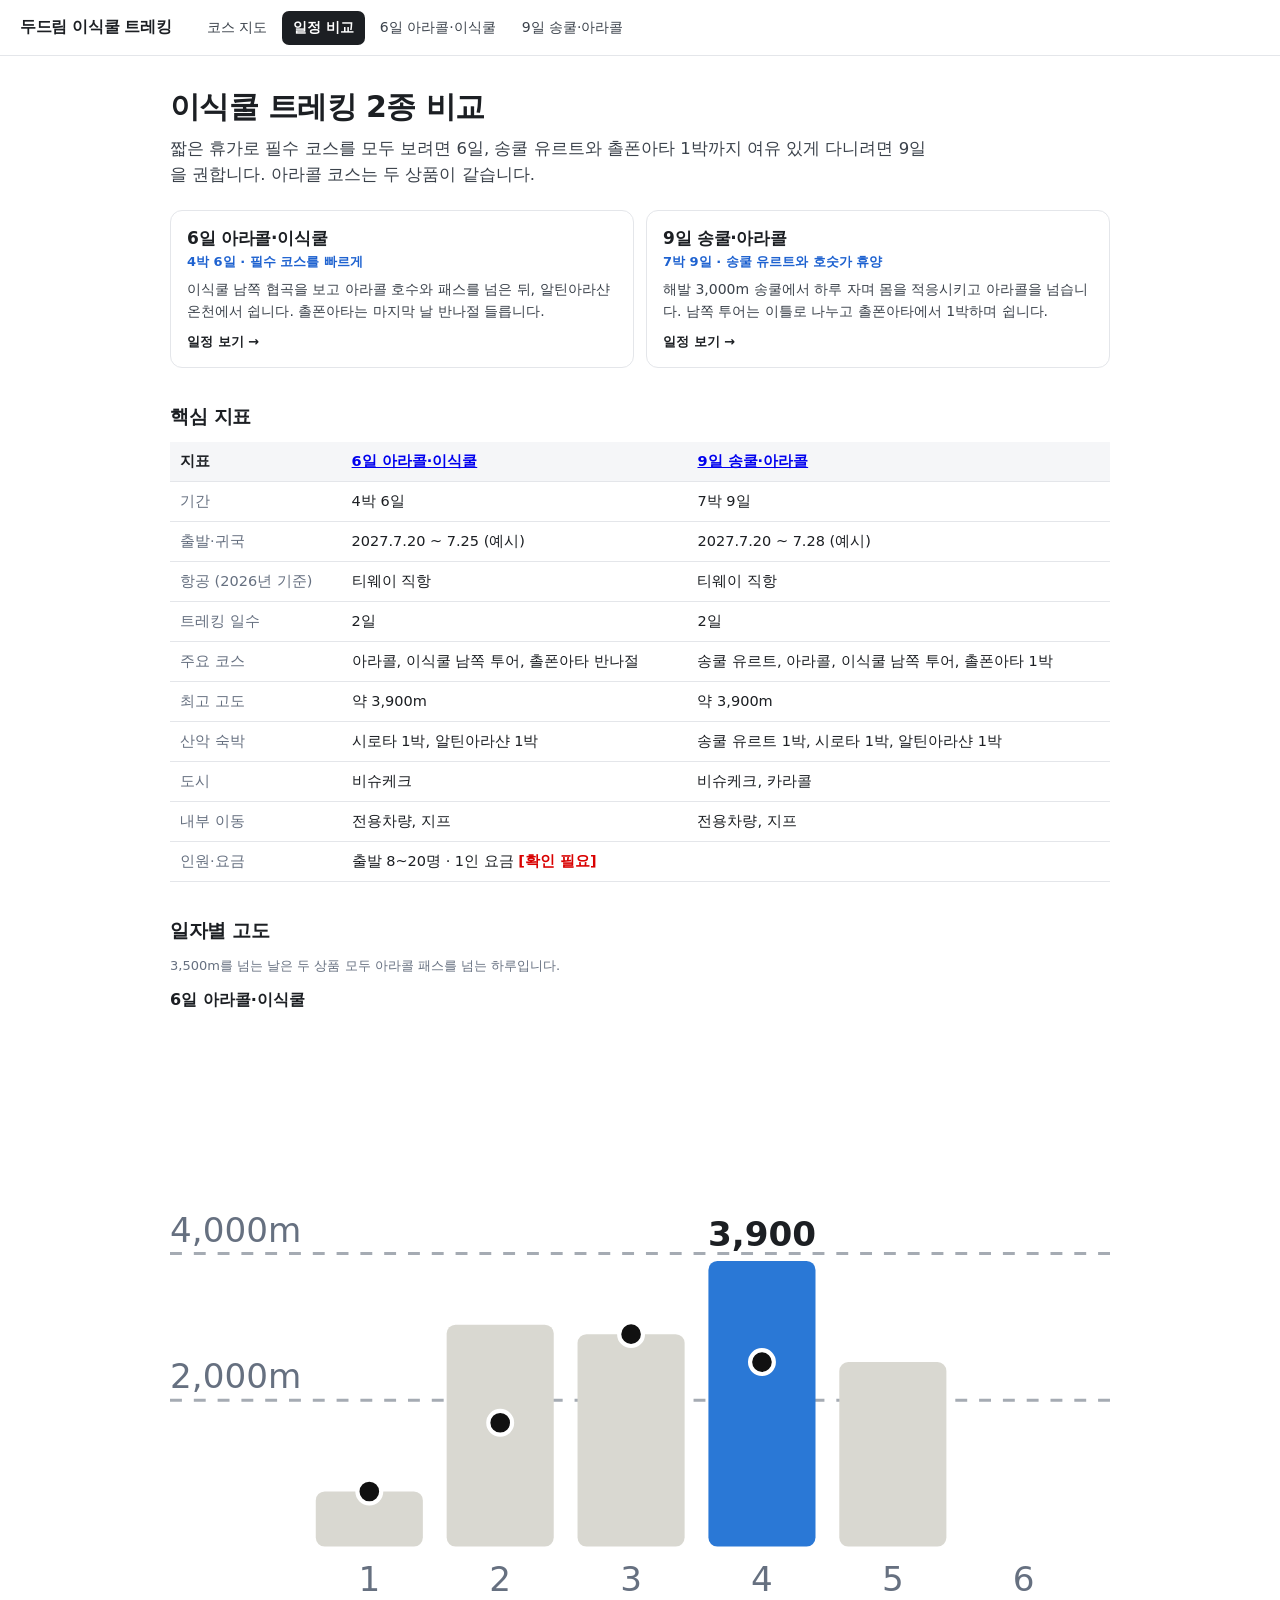
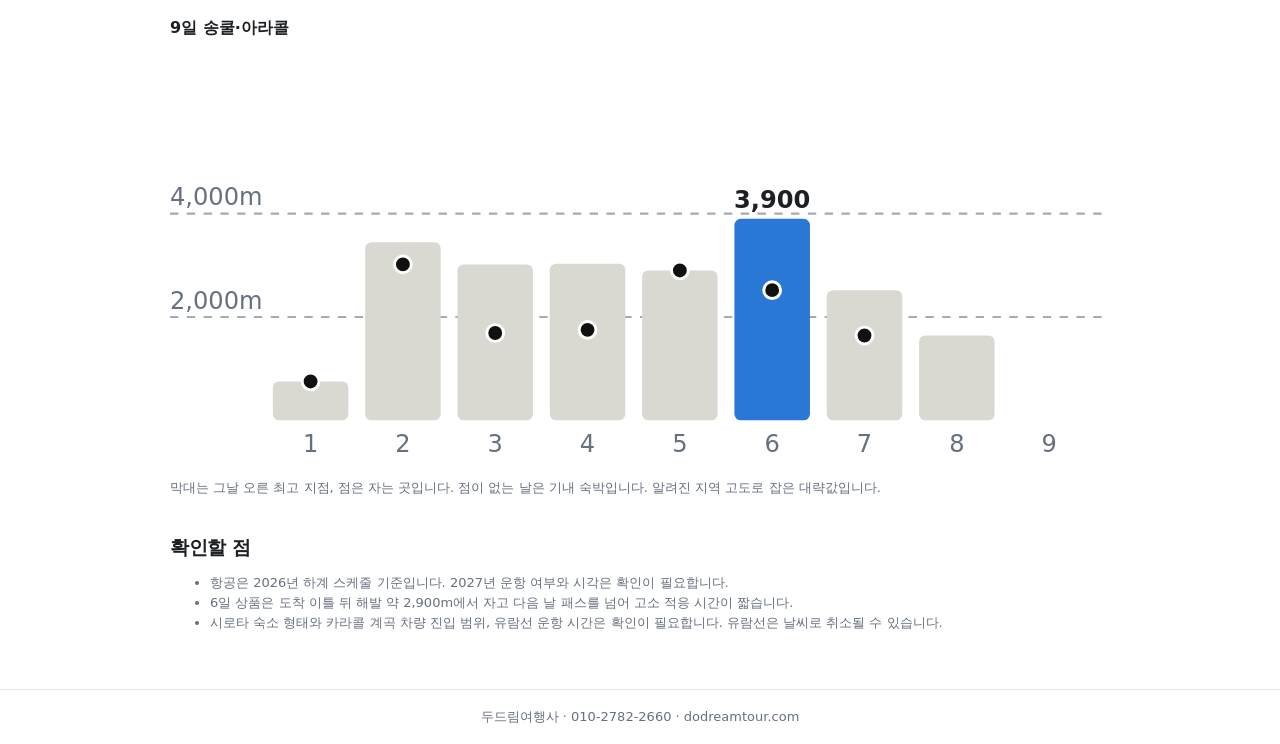
==== compare.html @ 0c839b3f "이식쿨 트레킹 코스 지도와 일정 페이지 추가 Co-Authored-By: Claude Opus 5.5 <noreply@anthropic.com>" ====
<!doctype html>
<html lang="ko"><head><meta charset="utf-8"><meta name="viewport" content="width=device-width, initial-scale=1">
<title>일정 비교 | 이식쿨 트레킹</title><link href="site.css?v=1" rel="stylesheet"></head>
<body><header class="hdr"><a class="logo" href="index.html">두드림 이식쿨 트레킹</a><nav aria-label="주 메뉴"><a href="index.html">코스 지도</a><a href="compare.html" aria-current="page">일정 비교</a><a href="trip-6.html">6일 아라콜·이식쿨</a><a href="trip-9.html">9일 송쿨·아라콜</a></nav></header>
<main class="wrap">
<h1>이식쿨 트레킹 2종 비교</h1>
<p class="lead">짧은 휴가로 필수 코스를 모두 보려면 6일, 송쿨 유르트와 촐폰아타 1박까지 여유 있게 다니려면 9일을 권합니다. 아라콜 코스는 두 상품이 같습니다.</p>
<div class="cards"><a class="card" href="trip-6.html"><b>6일 아라콜·이식쿨</b><div class="d">4박 6일 · 필수 코스를 빠르게</div><p>이식쿨 남쪽 협곡을 보고 아라콜 호수와 패스를 넘은 뒤, 알틴아라샨 온천에서 쉽니다. 촐폰아타는 마지막 날 반나절 들릅니다.</p><span class="go">일정 보기 →</span></a><a class="card" href="trip-9.html"><b>9일 송쿨·아라콜</b><div class="d">7박 9일 · 송쿨 유르트와 호숫가 휴양</div><p>해발 3,000m 송쿨에서 하루 자며 몸을 적응시키고 아라콜을 넘습니다. 남쪽 투어는 이틀로 나누고 촐폰아타에서 1박하며 쉽니다.</p><span class="go">일정 보기 →</span></a></div>
<h2>핵심 지표</h2>
<div class="scroll"><table class="cmp"><tr><th>지표</th><th><a href="trip-6.html">6일 아라콜·이식쿨</a></th><th><a href="trip-9.html">9일 송쿨·아라콜</a></th></tr><tr><td>기간</td><td>4박 6일</td><td>7박 9일</td></tr><tr><td>출발·귀국</td><td>2027.7.20 ~ 7.25 (예시)</td><td>2027.7.20 ~ 7.28 (예시)</td></tr><tr><td>항공 (2026년 기준)</td><td>티웨이 직항</td><td>티웨이 직항</td></tr><tr><td>트레킹 일수</td><td>2일</td><td>2일</td></tr><tr><td>주요 코스</td><td>아라콜, 이식쿨 남쪽 투어, 촐폰아타 반나절</td><td>송쿨 유르트, 아라콜, 이식쿨 남쪽 투어, 촐폰아타 1박</td></tr><tr><td>최고 고도</td><td>약 3,900m</td><td>약 3,900m</td></tr><tr><td>산악 숙박</td><td>시로타 1박, 알틴아라샨 1박</td><td>송쿨 유르트 1박, 시로타 1박, 알틴아라샨 1박</td></tr><tr><td>도시</td><td>비슈케크</td><td>비슈케크, 카라콜</td></tr><tr><td>내부 이동</td><td>전용차량, 지프</td><td>전용차량, 지프</td></tr>
<tr><td>인원·요금</td><td colspan="2">출발 8~20명 · 1인 요금 <span class="chk">[확인 필요]</span></td></tr></table></div>
<h2>일자별 고도</h2>
<p class="cap" style="margin:0 0 14px">3,500m를 넘는 날은 두 상품 모두 아라콜 패스를 넘는 하루입니다.</p>
<p class="fig">6일 아라콜·이식쿨</p><div class="scroll"><svg class="alt" viewBox="0 0 316 200" style="min-width:316px" role="img" aria-label="6일 아라콜·이식쿨 일자별 고도"><line x1="0" x2="316" y1="126.8" y2="126.8" stroke="#a5abb3" stroke-dasharray="4 4"/><text x="0" y="122.8">2,000m</text><line x1="0" x2="316" y1="77.5" y2="77.5" stroke="#a5abb3" stroke-dasharray="4 4"/><text x="0" y="73.5">4,000m</text><rect x="49" y="157.5" width="36" height="18.5" rx="3" fill="#d9d8d1"><title>1일차 750m</title></rect><circle cx="67.0" cy="157.5" r="4" fill="#111" stroke="#fff" stroke-width="1.4"><title>자는 곳 750m</title></circle><text x="67.0" y="191" text-anchor="middle">1</text><rect x="93" y="101.4" width="36" height="74.6" rx="3" fill="#d9d8d1"><title>2일차 3,030m</title></rect><circle cx="111.0" cy="134.4" r="4" fill="#111" stroke="#fff" stroke-width="1.4"><title>자는 곳 1,690m</title></circle><text x="111.0" y="191" text-anchor="middle">2</text><rect x="137" y="104.6" width="36" height="71.4" rx="3" fill="#d9d8d1"><title>3일차 2,900m</title></rect><circle cx="155.0" cy="104.6" r="4" fill="#111" stroke="#fff" stroke-width="1.4"><title>자는 곳 2,900m</title></circle><text x="155.0" y="191" text-anchor="middle">3</text><rect x="181" y="80.0" width="36" height="96.0" rx="3" fill="#2a78d6"><title>4일차 3,900m</title></rect><text x="199.0" y="75.0" text-anchor="middle" class="v">3,900</text><circle cx="199.0" cy="114.0" r="4" fill="#111" stroke="#fff" stroke-width="1.4"><title>자는 곳 2,520m</title></circle><text x="199.0" y="191" text-anchor="middle">4</text><rect x="225" y="114.0" width="36" height="62.0" rx="3" fill="#d9d8d1"><title>5일차 2,520m</title></rect><text x="243.0" y="191" text-anchor="middle">5</text><text x="287.0" y="191" text-anchor="middle">6</text></svg></div><p class="fig">9일 송쿨·아라콜</p><div class="scroll"><svg class="alt" viewBox="0 0 448 200" style="min-width:448px" role="img" aria-label="9일 송쿨·아라콜 일자별 고도"><line x1="0" x2="448" y1="126.8" y2="126.8" stroke="#a5abb3" stroke-dasharray="4 4"/><text x="0" y="122.8">2,000m</text><line x1="0" x2="448" y1="77.5" y2="77.5" stroke="#a5abb3" stroke-dasharray="4 4"/><text x="0" y="73.5">4,000m</text><rect x="49" y="157.5" width="36" height="18.5" rx="3" fill="#d9d8d1"><title>1일차 750m</title></rect><circle cx="67.0" cy="157.5" r="4" fill="#111" stroke="#fff" stroke-width="1.4"><title>자는 곳 750m</title></circle><text x="67.0" y="191" text-anchor="middle">1</text><rect x="93" y="91.1" width="36" height="84.9" rx="3" fill="#d9d8d1"><title>2일차 3,450m</title></rect><circle cx="111.0" cy="101.7" r="4" fill="#111" stroke="#fff" stroke-width="1.4"><title>자는 곳 3,020m</title></circle><text x="111.0" y="191" text-anchor="middle">2</text><rect x="137" y="101.7" width="36" height="74.3" rx="3" fill="#d9d8d1"><title>3일차 3,020m</title></rect><circle cx="155.0" cy="134.4" r="4" fill="#111" stroke="#fff" stroke-width="1.4"><title>자는 곳 1,690m</title></circle><text x="155.0" y="191" text-anchor="middle">3</text><rect x="181" y="101.4" width="36" height="74.6" rx="3" fill="#d9d8d1"><title>4일차 3,030m</title></rect><circle cx="199.0" cy="132.9" r="4" fill="#111" stroke="#fff" stroke-width="1.4"><title>자는 곳 1,750m</title></circle><text x="199.0" y="191" text-anchor="middle">4</text><rect x="225" y="104.6" width="36" height="71.4" rx="3" fill="#d9d8d1"><title>5일차 2,900m</title></rect><circle cx="243.0" cy="104.6" r="4" fill="#111" stroke="#fff" stroke-width="1.4"><title>자는 곳 2,900m</title></circle><text x="243.0" y="191" text-anchor="middle">5</text><rect x="269" y="80.0" width="36" height="96.0" rx="3" fill="#2a78d6"><title>6일차 3,900m</title></rect><text x="287.0" y="75.0" text-anchor="middle" class="v">3,900</text><circle cx="287.0" cy="114.0" r="4" fill="#111" stroke="#fff" stroke-width="1.4"><title>자는 곳 2,520m</title></circle><text x="287.0" y="191" text-anchor="middle">6</text><rect x="313" y="114.0" width="36" height="62.0" rx="3" fill="#d9d8d1"><title>7일차 2,520m</title></rect><circle cx="331.0" cy="135.6" r="4" fill="#111" stroke="#fff" stroke-width="1.4"><title>자는 곳 1,640m</title></circle><text x="331.0" y="191" text-anchor="middle">7</text><rect x="357" y="135.6" width="36" height="40.4" rx="3" fill="#d9d8d1"><title>8일차 1,640m</title></rect><text x="375.0" y="191" text-anchor="middle">8</text><text x="419.0" y="191" text-anchor="middle">9</text></svg></div>
<p class="cap">막대는 그날 오른 최고 지점, 점은 자는 곳입니다. 점이 없는 날은 기내 숙박입니다. 알려진 지역 고도로 잡은 대략값입니다.</p>
<h2>확인할 점</h2>
<ul class="cap">
<li>항공은 2026년 하계 스케줄 기준입니다. 2027년 운항 여부와 시각은 확인이 필요합니다.</li>
<li>6일 상품은 도착 이틀 뒤 해발 약 2,900m에서 자고 다음 날 패스를 넘어 고소 적응 시간이 짧습니다.</li>
<li>시로타 숙소 형태와 카라콜 계곡 차량 진입 범위, 유람선 운항 시간은 확인이 필요합니다. 유람선은 날씨로 취소될 수 있습니다.</li>
</ul></main>
<footer class="ft">두드림여행사 · 010-2782-2660 · dodreamtour.com</footer></body></html>
---- site.css ----
:root{--ink:#1c1f23;--sub:#667080;--line:#e4e6ea;--bg:#fff;--w:#d9601a;--fitz:#1e62d0;--inca:#2a8a5a;--jeep:#59616c;--hdr:56px}
*{box-sizing:border-box}
html,body{margin:0;font-family:"Apple SD Gothic Neo","Noto Sans KR",system-ui,sans-serif;color:var(--ink);background:var(--bg)}
.hdr{position:sticky;top:0;z-index:10;height:var(--hdr);display:flex;align-items:center;gap:24px;padding:0 20px;background:#fff;border-bottom:1px solid var(--line)}
.logo{font-weight:800;font-size:15.5px;color:var(--ink);text-decoration:none;white-space:nowrap;letter-spacing:-.3px}
.hdr nav{display:flex;gap:4px;overflow-x:auto;scrollbar-width:none}
.hdr nav a{padding:8px 11px;border-radius:7px;font-size:14px;color:#3b424b;text-decoration:none;white-space:nowrap}
.hdr nav a:hover{background:#f2f4f6}
.hdr nav a[aria-current=page]{background:var(--ink);color:#fff;font-weight:700}
.wrap{max-width:980px;margin:0 auto;padding:32px 20px 56px}
.wrap h1{font-size:30px;line-height:1.25;letter-spacing:-.6px;margin:0}
.lead{font-size:16.5px;line-height:1.6;color:#3b424b;margin:10px 0 0;max-width:760px}
.wrap h2{font-size:19px;letter-spacing:-.3px;margin:36px 0 12px}
.cards{display:grid;grid-template-columns:repeat(2,1fr);gap:12px;margin-top:22px}
.card{display:block;border:1px solid var(--line);border-radius:12px;padding:16px;color:inherit;text-decoration:none}
a.card:hover{border-color:var(--ink)}
.card b{font-size:17px;letter-spacing:-.3px}.card .d{color:var(--fitz);font-weight:700;font-size:13px;margin:3px 0 8px}
.card p{margin:0;font-size:14px;line-height:1.55;color:#3b424b}.card .go{display:block;margin-top:10px;font-size:13px;font-weight:700}
table.cmp{border-collapse:collapse;width:100%;font-size:14.5px}
.cmp th,.cmp td{border-bottom:1px solid var(--line);padding:10px;text-align:left;vertical-align:top}
.cmp th{background:#f5f6f8;font-weight:700}.cmp td:first-child{color:var(--sub);white-space:nowrap}
.scroll{overflow-x:auto}
.cap{font-size:13px;color:var(--sub);line-height:1.55;margin:8px 0 0}
.fig{font-size:16px;font-weight:700;margin:0 0 2px}
.alt{width:100%;display:block;margin-top:10px}.alt text{font-size:11.5px;fill:#667080}.alt .h{font-size:12.5px;font-weight:700;fill:#1c1f23}.alt .v{font-weight:700;fill:#1c1f23}
.facts{display:grid;grid-template-columns:repeat(3,1fr);gap:10px;margin-top:22px}
.fact{background:#f5f6f8;border-radius:10px;padding:12px 14px}.fact span{display:block;font-size:12.5px;color:var(--sub)}.fact b{font-size:17px;letter-spacing:-.3px}
.acts{display:flex;gap:8px;flex-wrap:wrap;margin-top:16px}
.btn{display:inline-block;padding:10px 15px;border-radius:9px;background:var(--ink);color:#fff;text-decoration:none;font-weight:700;font-size:14px}
.btn.sec{background:#fff;color:var(--ink);box-shadow:inset 0 0 0 1px var(--line)}
button.btn{border:0;font-family:inherit;cursor:pointer}
.sheet{width:min(860px,calc(100vw - 32px));height:calc(100dvh - 40px);max-height:none;padding:0;border:0;border-radius:12px;overflow:hidden}
.sheet[open]{display:flex;flex-direction:column}
.sheet::backdrop{background:#0009}
.sheet-top{display:flex;align-items:center;gap:8px;padding:10px 12px;border-bottom:1px solid var(--line);background:#fff}
.sheet-top b{flex:1;font-size:15px;letter-spacing:-.2px;min-width:0;overflow:hidden;text-overflow:ellipsis;white-space:nowrap}
.sheet-top .btn{flex:none;padding:7px 11px;font-size:12.5px;white-space:nowrap}
.sheet-x{appearance:none;border:0;background:#f2f4f6;border-radius:8px;width:36px;height:36px;font-size:22px;line-height:1;cursor:pointer;color:var(--ink);flex:none}
.sheet-body{flex:1;min-height:0;overflow:auto;background:#e9ebee;padding:12px;-webkit-overflow-scrolling:touch}
.sheet-body img{display:block;width:100%;height:auto;background:#fff;margin:0 auto 12px;box-shadow:0 1px 4px #0003}
.sheet-body img:last-child{margin-bottom:0}
.day{display:grid;grid-template-columns:96px 1fr;gap:16px;padding:16px 0;border-bottom:1px solid var(--line)}
.day .no{font-weight:800;font-size:16px}.day .dt{font-size:13px;color:var(--sub);margin-top:2px}
.route{font-weight:700;font-size:15.5px;letter-spacing:-.2px}
.day ul{list-style:none;margin:6px 0 0;padding:0;font-size:14.5px;line-height:1.65}
.day li.t{font-weight:800}.day li.r{color:#0d4dcc}
.meta{display:flex;flex-wrap:wrap;gap:4px 14px;margin-top:8px;font-size:13px;color:var(--sub)}
.meta b{color:#3b424b;font-weight:600}
.chk{color:#d90000;font-weight:600}
.info{display:grid;grid-template-columns:96px 1fr;gap:10px 16px;font-size:14.5px;line-height:1.65;margin:0}
.info dt{color:var(--sub)}.info dd{margin:0;white-space:pre-line}
.ft{border-top:1px solid var(--line);padding:18px 20px;text-align:center;font-size:13px;color:var(--sub)}
@media (max-width:820px){
 .hdr{gap:10px;padding:0 12px}.logo{display:none}
 .cards{grid-template-columns:1fr}.facts{grid-template-columns:1fr 1fr}
 .wrap h1{font-size:25px}.day{grid-template-columns:1fr;gap:6px}
 .sheet{width:100vw;max-width:100vw;height:100dvh;border-radius:0}
 .sheet-top{padding:8px 10px}.sheet-top b{font-size:14px}
}
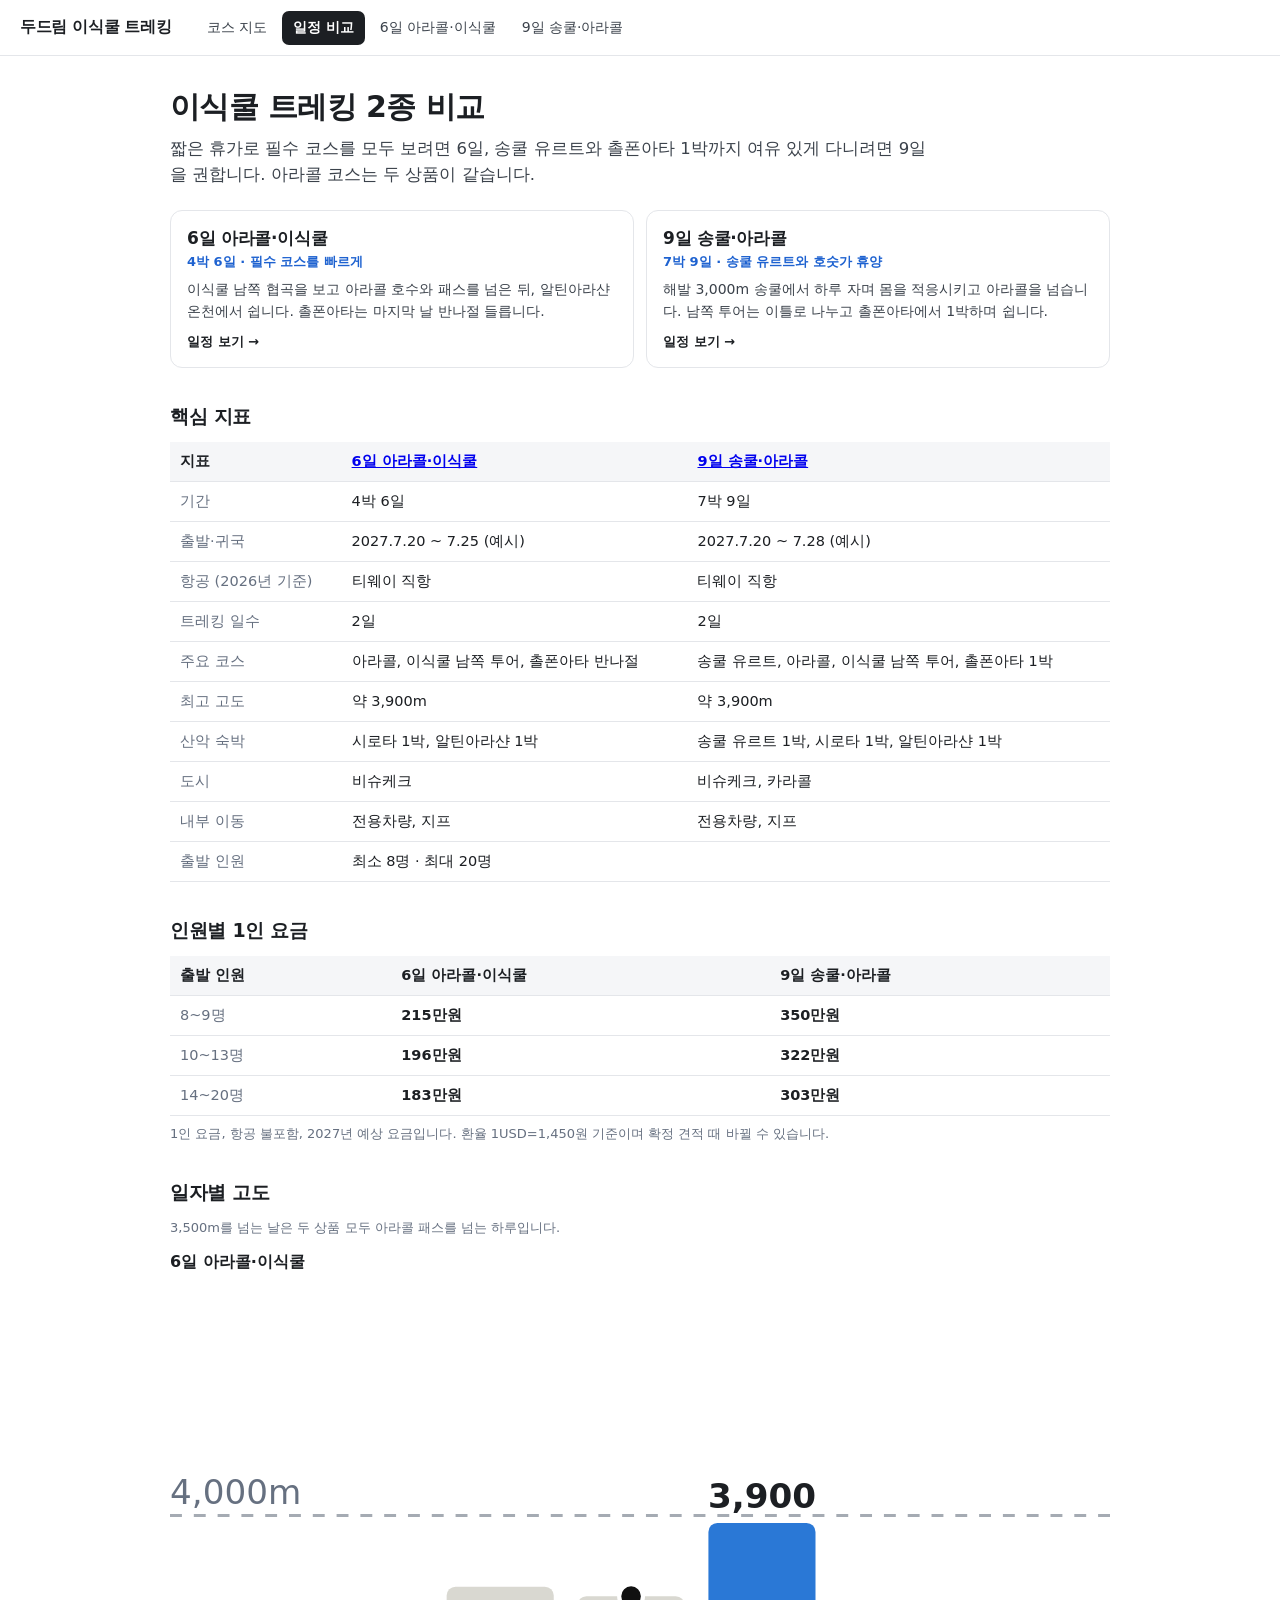
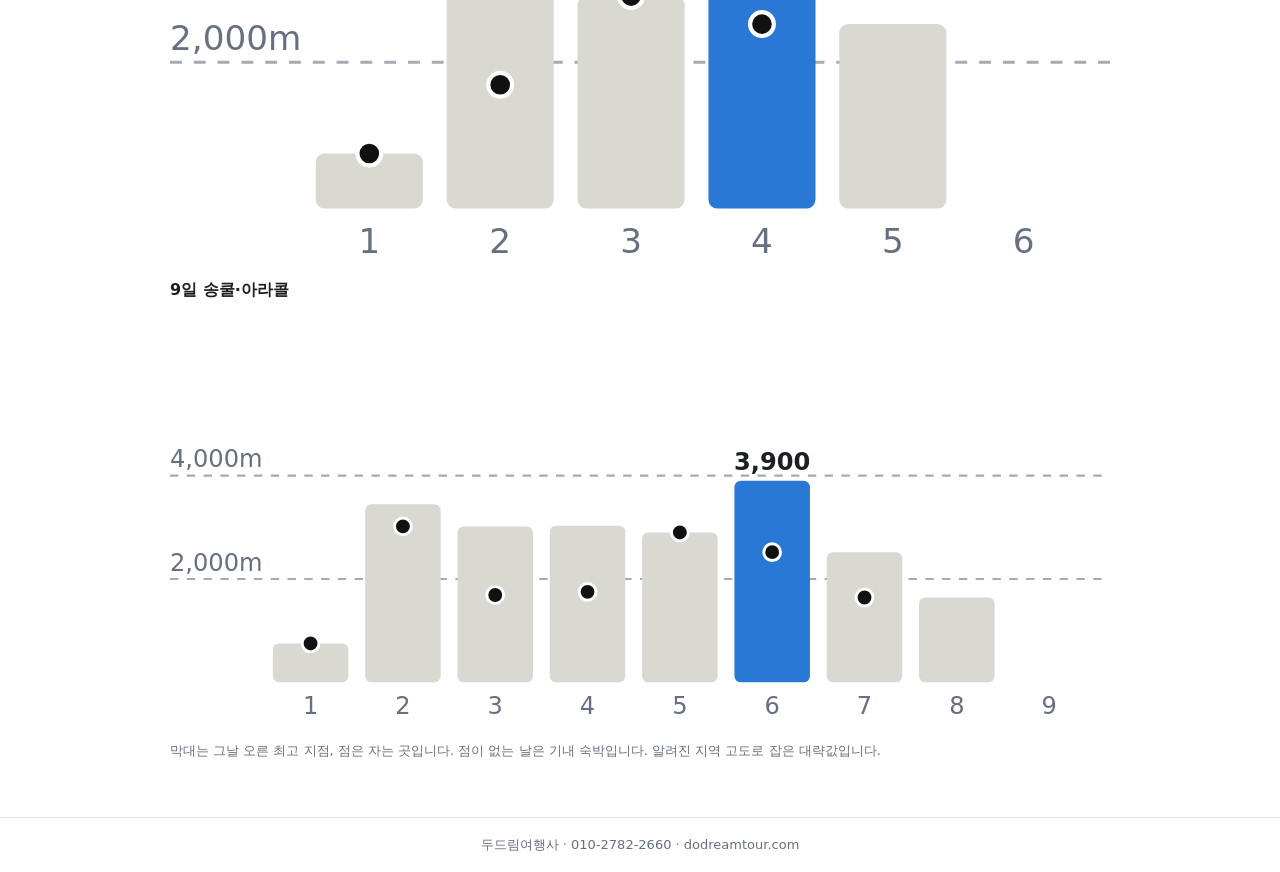
==== commit dce46f99: "고객용 일정표 사본·인원별 요금 반영, 화면의 확인 필요 문구와 내부 메모 제거 Co-Authored-By: Claude Opus 5.5 <noreply@anthropic.com>" ====
--- a/compare.html
+++ b/compare.html
@@ -8,15 +8,12 @@
 <div class="cards"><a class="card" href="trip-6.html"><b>6일 아라콜·이식쿨</b><div class="d">4박 6일 · 필수 코스를 빠르게</div><p>이식쿨 남쪽 협곡을 보고 아라콜 호수와 패스를 넘은 뒤, 알틴아라샨 온천에서 쉽니다. 촐폰아타는 마지막 날 반나절 들릅니다.</p><span class="go">일정 보기 →</span></a><a class="card" href="trip-9.html"><b>9일 송쿨·아라콜</b><div class="d">7박 9일 · 송쿨 유르트와 호숫가 휴양</div><p>해발 3,000m 송쿨에서 하루 자며 몸을 적응시키고 아라콜을 넘습니다. 남쪽 투어는 이틀로 나누고 촐폰아타에서 1박하며 쉽니다.</p><span class="go">일정 보기 →</span></a></div>
 <h2>핵심 지표</h2>
 <div class="scroll"><table class="cmp"><tr><th>지표</th><th><a href="trip-6.html">6일 아라콜·이식쿨</a></th><th><a href="trip-9.html">9일 송쿨·아라콜</a></th></tr><tr><td>기간</td><td>4박 6일</td><td>7박 9일</td></tr><tr><td>출발·귀국</td><td>2027.7.20 ~ 7.25 (예시)</td><td>2027.7.20 ~ 7.28 (예시)</td></tr><tr><td>항공 (2026년 기준)</td><td>티웨이 직항</td><td>티웨이 직항</td></tr><tr><td>트레킹 일수</td><td>2일</td><td>2일</td></tr><tr><td>주요 코스</td><td>아라콜, 이식쿨 남쪽 투어, 촐폰아타 반나절</td><td>송쿨 유르트, 아라콜, 이식쿨 남쪽 투어, 촐폰아타 1박</td></tr><tr><td>최고 고도</td><td>약 3,900m</td><td>약 3,900m</td></tr><tr><td>산악 숙박</td><td>시로타 1박, 알틴아라샨 1박</td><td>송쿨 유르트 1박, 시로타 1박, 알틴아라샨 1박</td></tr><tr><td>도시</td><td>비슈케크</td><td>비슈케크, 카라콜</td></tr><tr><td>내부 이동</td><td>전용차량, 지프</td><td>전용차량, 지프</td></tr>
-<tr><td>인원·요금</td><td colspan="2">출발 8~20명 · 1인 요금 <span class="chk">[확인 필요]</span></td></tr></table></div>
+<tr><td>출발 인원</td><td colspan="2">최소 8명 · 최대 20명</td></tr></table></div>
+<h2>인원별 1인 요금</h2>
+<div class="scroll"><table class="cmp"><tr><th>출발 인원</th><th>6일 아라콜·이식쿨</th><th>9일 송쿨·아라콜</th></tr><tr><td>8~9명</td><td><b>215만원</b></td><td><b>350만원</b></td></tr><tr><td>10~13명</td><td><b>196만원</b></td><td><b>322만원</b></td></tr><tr><td>14~20명</td><td><b>183만원</b></td><td><b>303만원</b></td></tr></table></div>
+<p class="cap">1인 요금, 항공 불포함, 2027년 예상 요금입니다. 환율 1USD=1,450원 기준이며 확정 견적 때 바뀔 수 있습니다.</p>
 <h2>일자별 고도</h2>
 <p class="cap" style="margin:0 0 14px">3,500m를 넘는 날은 두 상품 모두 아라콜 패스를 넘는 하루입니다.</p>
 <p class="fig">6일 아라콜·이식쿨</p><div class="scroll"><svg class="alt" viewBox="0 0 316 200" style="min-width:316px" role="img" aria-label="6일 아라콜·이식쿨 일자별 고도"><line x1="0" x2="316" y1="126.8" y2="126.8" stroke="#a5abb3" stroke-dasharray="4 4"/><text x="0" y="122.8">2,000m</text><line x1="0" x2="316" y1="77.5" y2="77.5" stroke="#a5abb3" stroke-dasharray="4 4"/><text x="0" y="73.5">4,000m</text><rect x="49" y="157.5" width="36" height="18.5" rx="3" fill="#d9d8d1"><title>1일차 750m</title></rect><circle cx="67.0" cy="157.5" r="4" fill="#111" stroke="#fff" stroke-width="1.4"><title>자는 곳 750m</title></circle><text x="67.0" y="191" text-anchor="middle">1</text><rect x="93" y="101.4" width="36" height="74.6" rx="3" fill="#d9d8d1"><title>2일차 3,030m</title></rect><circle cx="111.0" cy="134.4" r="4" fill="#111" stroke="#fff" stroke-width="1.4"><title>자는 곳 1,690m</title></circle><text x="111.0" y="191" text-anchor="middle">2</text><rect x="137" y="104.6" width="36" height="71.4" rx="3" fill="#d9d8d1"><title>3일차 2,900m</title></rect><circle cx="155.0" cy="104.6" r="4" fill="#111" stroke="#fff" stroke-width="1.4"><title>자는 곳 2,900m</title></circle><text x="155.0" y="191" text-anchor="middle">3</text><rect x="181" y="80.0" width="36" height="96.0" rx="3" fill="#2a78d6"><title>4일차 3,900m</title></rect><text x="199.0" y="75.0" text-anchor="middle" class="v">3,900</text><circle cx="199.0" cy="114.0" r="4" fill="#111" stroke="#fff" stroke-width="1.4"><title>자는 곳 2,520m</title></circle><text x="199.0" y="191" text-anchor="middle">4</text><rect x="225" y="114.0" width="36" height="62.0" rx="3" fill="#d9d8d1"><title>5일차 2,520m</title></rect><text x="243.0" y="191" text-anchor="middle">5</text><text x="287.0" y="191" text-anchor="middle">6</text></svg></div><p class="fig">9일 송쿨·아라콜</p><div class="scroll"><svg class="alt" viewBox="0 0 448 200" style="min-width:448px" role="img" aria-label="9일 송쿨·아라콜 일자별 고도"><line x1="0" x2="448" y1="126.8" y2="126.8" stroke="#a5abb3" stroke-dasharray="4 4"/><text x="0" y="122.8">2,000m</text><line x1="0" x2="448" y1="77.5" y2="77.5" stroke="#a5abb3" stroke-dasharray="4 4"/><text x="0" y="73.5">4,000m</text><rect x="49" y="157.5" width="36" height="18.5" rx="3" fill="#d9d8d1"><title>1일차 750m</title></rect><circle cx="67.0" cy="157.5" r="4" fill="#111" stroke="#fff" stroke-width="1.4"><title>자는 곳 750m</title></circle><text x="67.0" y="191" text-anchor="middle">1</text><rect x="93" y="91.1" width="36" height="84.9" rx="3" fill="#d9d8d1"><title>2일차 3,450m</title></rect><circle cx="111.0" cy="101.7" r="4" fill="#111" stroke="#fff" stroke-width="1.4"><title>자는 곳 3,020m</title></circle><text x="111.0" y="191" text-anchor="middle">2</text><rect x="137" y="101.7" width="36" height="74.3" rx="3" fill="#d9d8d1"><title>3일차 3,020m</title></rect><circle cx="155.0" cy="134.4" r="4" fill="#111" stroke="#fff" stroke-width="1.4"><title>자는 곳 1,690m</title></circle><text x="155.0" y="191" text-anchor="middle">3</text><rect x="181" y="101.4" width="36" height="74.6" rx="3" fill="#d9d8d1"><title>4일차 3,030m</title></rect><circle cx="199.0" cy="132.9" r="4" fill="#111" stroke="#fff" stroke-width="1.4"><title>자는 곳 1,750m</title></circle><text x="199.0" y="191" text-anchor="middle">4</text><rect x="225" y="104.6" width="36" height="71.4" rx="3" fill="#d9d8d1"><title>5일차 2,900m</title></rect><circle cx="243.0" cy="104.6" r="4" fill="#111" stroke="#fff" stroke-width="1.4"><title>자는 곳 2,900m</title></circle><text x="243.0" y="191" text-anchor="middle">5</text><rect x="269" y="80.0" width="36" height="96.0" rx="3" fill="#2a78d6"><title>6일차 3,900m</title></rect><text x="287.0" y="75.0" text-anchor="middle" class="v">3,900</text><circle cx="287.0" cy="114.0" r="4" fill="#111" stroke="#fff" stroke-width="1.4"><title>자는 곳 2,520m</title></circle><text x="287.0" y="191" text-anchor="middle">6</text><rect x="313" y="114.0" width="36" height="62.0" rx="3" fill="#d9d8d1"><title>7일차 2,520m</title></rect><circle cx="331.0" cy="135.6" r="4" fill="#111" stroke="#fff" stroke-width="1.4"><title>자는 곳 1,640m</title></circle><text x="331.0" y="191" text-anchor="middle">7</text><rect x="357" y="135.6" width="36" height="40.4" rx="3" fill="#d9d8d1"><title>8일차 1,640m</title></rect><text x="375.0" y="191" text-anchor="middle">8</text><text x="419.0" y="191" text-anchor="middle">9</text></svg></div>
-<p class="cap">막대는 그날 오른 최고 지점, 점은 자는 곳입니다. 점이 없는 날은 기내 숙박입니다. 알려진 지역 고도로 잡은 대략값입니다.</p>
-<h2>확인할 점</h2>
-<ul class="cap">
-<li>항공은 2026년 하계 스케줄 기준입니다. 2027년 운항 여부와 시각은 확인이 필요합니다.</li>
-<li>6일 상품은 도착 이틀 뒤 해발 약 2,900m에서 자고 다음 날 패스를 넘어 고소 적응 시간이 짧습니다.</li>
-<li>시로타 숙소 형태와 카라콜 계곡 차량 진입 범위, 유람선 운항 시간은 확인이 필요합니다. 유람선은 날씨로 취소될 수 있습니다.</li>
-</ul></main>
+<p class="cap">막대는 그날 오른 최고 지점, 점은 자는 곳입니다. 점이 없는 날은 기내 숙박입니다. 알려진 지역 고도로 잡은 대략값입니다.</p></main>
 <footer class="ft">두드림여행사 · 010-2782-2660 · dodreamtour.com</footer></body></html>
